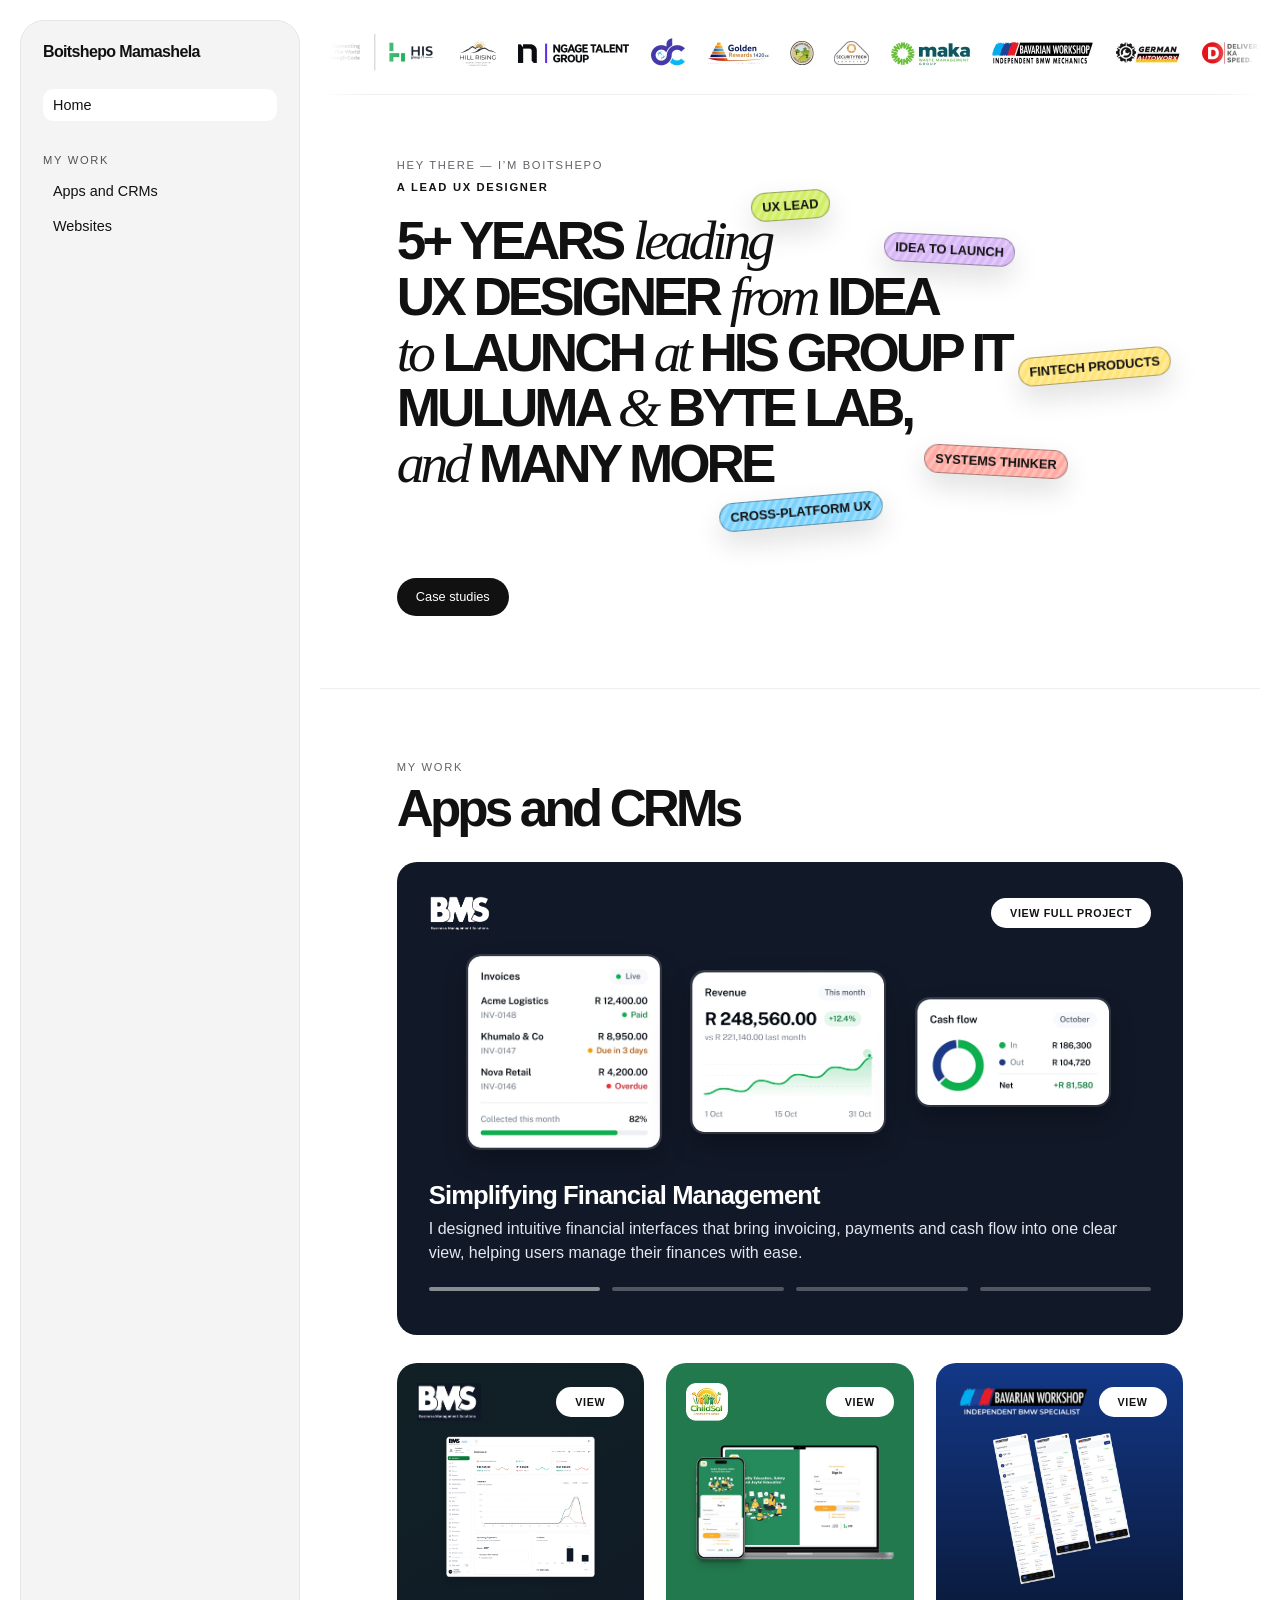
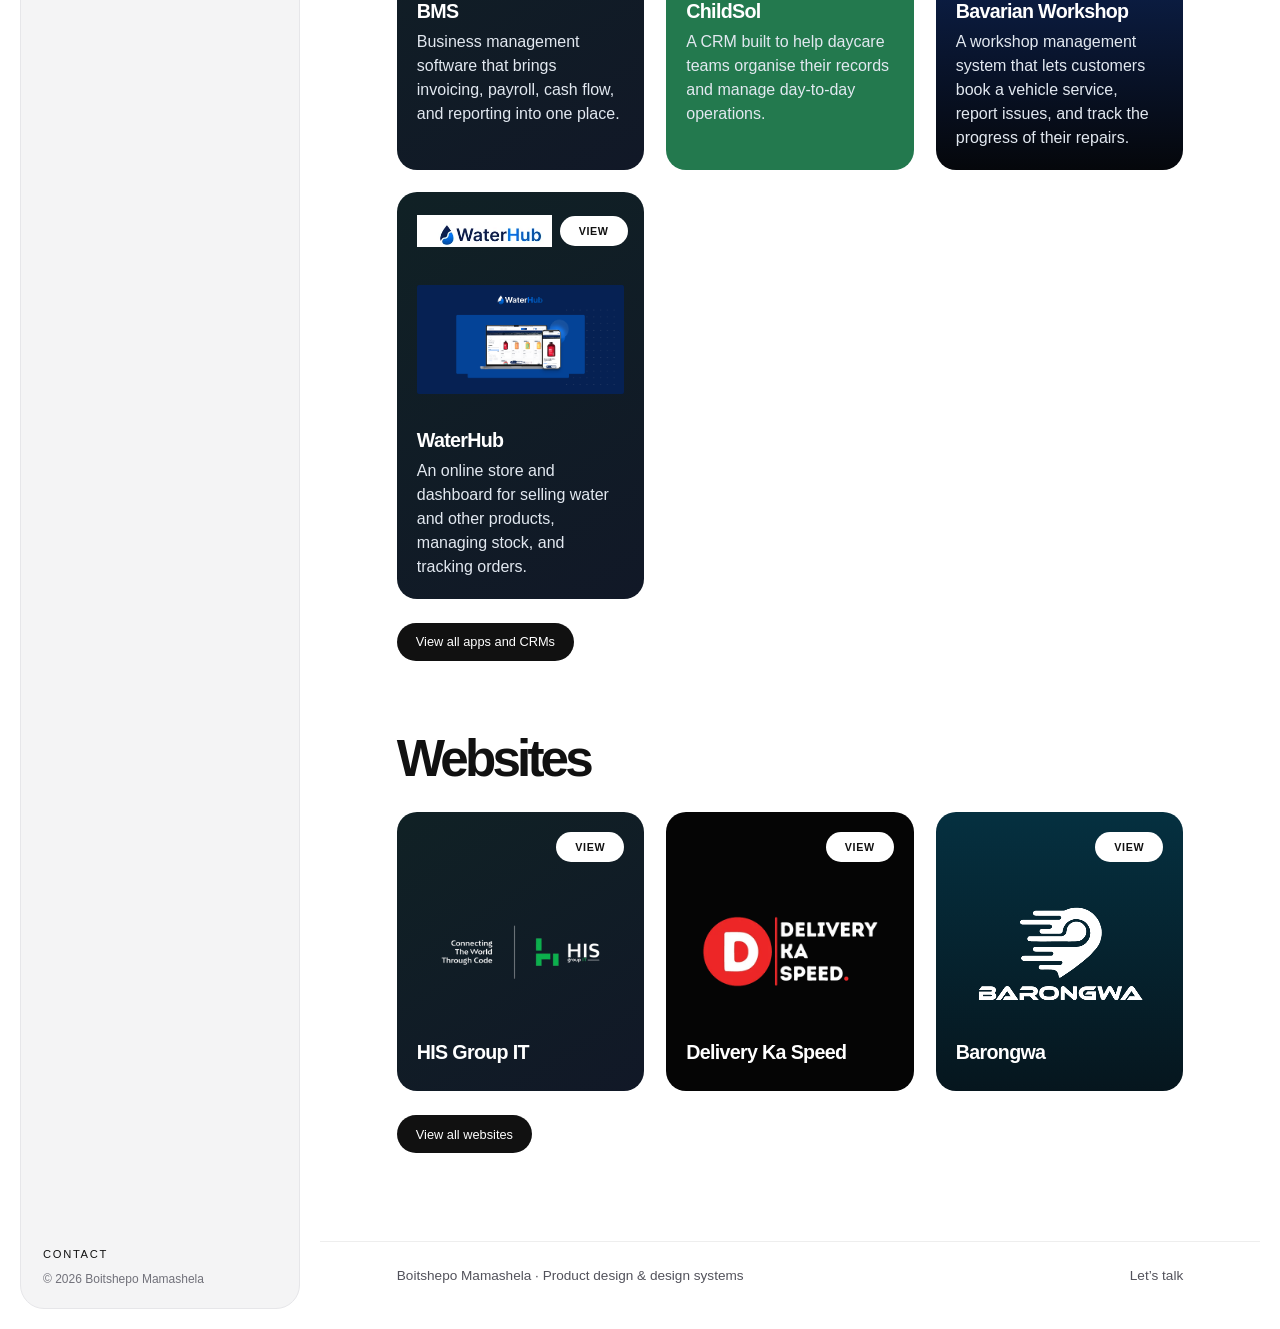
==== index.html @ 3f0c1570 "Add WaterHub case study and Apps and CRMs page" ====
<!doctype html>
<html lang="en"><head><meta charset="utf-8"><meta name="viewport" content="width=device-width, initial-scale=1"><title>Boitshepo Mamashela — Lead UX Designer</title><meta name="description" content="Selected product design and design systems work by Boitshepo Mamashela."><link rel="stylesheet" href="style.css"><script src="site.js" defer></script></head>
<body id="top"><aside class="sidebar"><a class="name" href="./">Boitshepo Mamashela</a><nav aria-label="Portfolio"><a class="current" aria-current="page" href="./">Home</a><small>My work</small><a href="apps-and-crms.html">Apps and CRMs</a><a href="websites.html">Websites</a></nav><div class="side-footer"><a href="https://boitshepomamashela.framer.website/">Contact</a><span>© 2026 Boitshepo Mamashela</span></div></aside>
<main><div class="brands" aria-label="Selected brands"><div class="brand-track"><img src="assets/brand-strip.webp" alt="Client and partner logos"><img src="assets/brand-strip.webp" alt=""></div></div>
<section class="hero inner"><p class="eyebrow">Hey there — I’m Boitshepo</p><p class="eyebrow role">A lead UX designer</p>
<div class="hero-art"><h1>5+ years <em>leading</em><br> UX designer <em>from</em> idea<br> <em>to</em> launch <em>at</em> HIS Group IT<br> Muluma <em>&amp;</em> Byte Lab,<br> <em>and</em> many more</h1><ul class="stickers" aria-label="Areas of expertise"><li>UX lead</li><li>Idea to launch</li><li>Fintech products</li><li>Systems thinker</li><li>Cross-platform UX</li></ul></div><a class="pill" href="#apps">Case studies</a></section>
<div class="work inner"><section id="apps"><p class="eyebrow">My work</p><h2>Apps and CRMs</h2>
<div class="feature" aria-label="Featured BMS work"><header><img src="assets/bms-logo.webp" alt="BMS"><a class="pill light" href="bms.html">View full project</a></header><div class="slide"><div class="feature-art" data-slide="1" role="img" aria-label="Invoicing, revenue and cash flow panels"><span></span><span></span><span></span></div><div aria-live="polite"><h3 id="feature-title">Simplifying Financial Management</h3><p id="feature-description">I designed intuitive financial interfaces that bring invoicing, payments and cash flow into one clear view, helping users manage their finances with ease.</p></div></div>
<div class="slide-navigation"><div class="slide-controls" aria-label="Featured project slides"><button type="button" aria-label="Financial management" aria-pressed="true"></button><button type="button" aria-label="Payroll and SARS" aria-pressed="false"></button><button type="button" aria-label="Reports and analytics" aria-pressed="false"></button><button type="button" aria-label="AI bill capture" aria-pressed="false"></button></div></div></div>
<div class="grid"><article class="card navy"><header><img src="assets/bms-logo.webp" alt="BMS"><a class="pill light" href="https://bms-qa.vercel.app/" aria-label="View BMS">View</a></header><img class="card-art" src="assets/dashboard-light.webp" alt="BMS business dashboard" loading="lazy"><h3>BMS</h3><p>Business management software that brings invoicing, payroll, cash flow, and reporting into one place.</p></article>
<article class="card green"><header><img src="assets/childsol-logo.webp" alt="ChildSol"><a class="pill light" href="https://crm.childsol.co.za/" aria-label="View ChildSol">View</a></header><img class="card-art" src="assets/childsol.webp" alt="ChildSol desktop and mobile mockups" loading="lazy"><h3>ChildSol</h3><p>A CRM built to help daycare teams organise their records and manage day-to-day operations.</p></article>
<article class="card blue"><header><img src="assets/bavarian-logo.webp" alt="Bavarian Workshop"><a class="pill light" href="bavarian-workshop.html" aria-label="View Bavarian Workshop case study">View</a></header><img class="card-art" src="assets/bavarian.webp" alt="Bavarian Workshop mobile screens" loading="lazy"><h3>Bavarian Workshop</h3><p>A workshop management system that lets customers book a vehicle service, report issues, and track the progress of their repairs.</p></article><article class="card navy"><header><img src="assets/website-waterhub.webp" alt=""><a class="pill light" href="waterhub.html" aria-label="View WaterHub case study">View</a></header><img class="card-art" src="assets/waterhub/thumbnail.png" width="2196" height="1156" alt="WaterHub storefront shown on desktop and mobile" loading="lazy"><h3>WaterHub</h3><p>An online store and dashboard for selling water and other products, managing stock, and tracking orders.</p></article></div><a class="pill browse-websites" href="apps-and-crms.html">View all apps and CRMs</a></section>
<section id="websites"><h2>Websites</h2><div class="grid websites">
<article class="card navy"><header><a class="pill light" href="https://www.hisgroup-it.co.za/" aria-label="View HIS Group IT">View</a></header><img class="card-art" src="assets/his.webp" alt="HIS Group IT" loading="lazy"><h3>HIS Group IT</h3></article>
<article class="card black"><header><a class="pill light" href="https://www.deliverykaspeed.com/" aria-label="View Delivery Ka Speed">View</a></header><img class="card-art" src="assets/dks.webp" alt="Delivery Ka Speed" loading="lazy"><h3>Delivery Ka Speed</h3></article>
<article class="card teal"><header><a class="pill light" href="https://www.barongwa.co.za/" aria-label="View Barongwa">View</a></header><img class="card-art logo-cutout" src="assets/barongwa.webp" alt="Barongwa" loading="lazy"><h3>Barongwa</h3></article>
</div><a class="pill browse-websites" href="websites.html">View all websites</a></section></div>
<footer class="footer inner"><span>Boitshepo Mamashela · Product design &amp; design systems</span><a href="https://boitshepomamashela.framer.website/">Let’s talk</a></footer></main>

</body></html>
---- style.css ----
:root{font-family:Inter,Arial,sans-serif;color:#111;background:#fff;scroll-behavior:smooth}
*{box-sizing:border-box}
body{margin:0;padding:20px;display:grid;grid-template-columns:280px minmax(0,1fr);gap:20px}
a{color:inherit;text-decoration:none}
a:hover{text-decoration:underline}
button{font:inherit;cursor:pointer}
img{max-width:100%;display:block}
.sidebar{background:#f4f4f5;border:1px solid #e6e6e9;border-radius:24px;padding:22px;display:flex;flex-direction:column;gap:28px}
.name{font-weight:700;letter-spacing:-.04em}
nav{display:grid;gap:3px}
nav a{font-size:.9rem;padding:8px 10px;border-radius:10px}
.current,nav a:hover{background:white}
nav small,.eyebrow,.side-footer a{text-transform:uppercase;letter-spacing:.15em;font-size:.7rem}
nav small{color:#52525b;margin:30px 0 6px}
.side-footer{margin-top:auto;display:grid;gap:12px}
.side-footer span{color:#71717a;font-size:.75rem}
.inner{padding-inline:clamp(24px,6vw,86px)}
.brands{overflow:hidden;border-bottom:1px solid #eee;mask-image:linear-gradient(90deg,transparent,#000 5%,#000 95%,transparent);padding:8px 0 13px}
.brand-track{display:flex;width:max-content;animation:marquee 36s linear infinite}
.brand-track img{width:1100px;height:53px;object-fit:contain}
.brands:hover .brand-track,.brands:focus-within .brand-track{animation-play-state:paused}
@keyframes marquee{to{transform:translateX(-50%)}}
.hero{padding-block:64px 72px;border-bottom:1px solid #eee}
.eyebrow{color:#626269;margin:0 0 10px}
.role{color:#111;font-weight:700}
.hero-art{position:relative;margin:20px 0 86px;animation:enter .65s both}
.hero h1{font-size:clamp(33px,4.15vw,65px);line-height:1;letter-spacing:-.075em;text-transform:uppercase;margin:0;font-weight:900}
.hero em{font-family:Georgia,serif;font-size:1.05em;text-transform:none;font-weight:500;letter-spacing:-.075em}
.stickers{padding:0;margin:0;list-style:none}
.stickers li{position:absolute;left:var(--x);top:var(--y);transform:rotate(var(--tilt));white-space:nowrap;border-radius:999px;padding:.45em .8em;border:1px solid #1115;background:repeating-linear-gradient(120deg,#ffffff42 0 3px,transparent 3px 7px),var(--color);box-shadow:0 12px 28px #0002;font-size:clamp(.58rem,1vw,1rem);font-weight:800;text-transform:uppercase}
.stickers li:nth-child(1){--x:45%;--y:-8%;--tilt:-4deg;--color:#d1ee65}
.stickers li:nth-child(2){--x:62%;--y:8%;--tilt:3deg;--color:#d8b7f7}
.stickers li:nth-child(3){--x:79%;--y:50%;--tilt:-5deg;--color:#ffe478}
.stickers li:nth-child(4){--x:67%;--y:84%;--tilt:3deg;--color:#ffaaa2}
.stickers li:nth-child(5){--x:41%;--y:102%;--tilt:-5deg;--color:#7bd2fc}
@keyframes enter{from{opacity:0;translate:0 14px}to{opacity:1;translate:0 0}}
.pill{display:inline-flex;align-items:center;justify-content:center;min-height:38px;padding:8px 18px;border:1px solid transparent;border-radius:999px;background:#111;color:white;font-size:.8rem;white-space:nowrap}
.pill:hover{background:#333;text-decoration:none}
.pill.light{background:#fff;color:#111;text-transform:uppercase;letter-spacing:.06em;font-weight:700;font-size:.67rem;min-height:30px}
.pill.light:hover{background:#e8e8eb}
.work{padding-block:72px 88px}
.work section+section{margin-top:72px}
.work h2{font-size:clamp(2.2rem,4vw,3.7rem);line-height:1;letter-spacing:-.075em;margin:0 0 28px}
.feature,.card{background:#111827;color:#fff;border-radius:20px;overflow:hidden}
.feature{padding:clamp(18px,3vw,32px);background:#111827;isolation:isolate}
.feature header,.card header{display:flex;align-items:center;justify-content:space-between;gap:8px}
.feature header img{width:65px;filter:grayscale(1) contrast(1.5);mix-blend-mode:screen}
.feature-art{position:relative;width:100%;aspect-ratio:3.25;margin:8px auto 18px}
.feature-art span{position:absolute;display:block;background-image:var(--slide-image);background-repeat:no-repeat;width:var(--width);height:var(--height);left:var(--left);top:var(--top);background-size:var(--size);background-position:var(--position);border-radius:clamp(4px,1vw,20px);box-shadow:0 0 0 2px #ffffff24,0 12px 24px #0004}
.slide.animate .feature-art span{animation:panel-in .55s cubic-bezier(.2,.7,.2,1) both}
.slide.animate .feature-art span:nth-child(2){animation-delay:80ms}
.slide.animate .feature-art span:nth-child(3){animation-delay:160ms}
.slide.animate > div:last-child{animation:enter .45s .12s both}
@keyframes panel-in{from{opacity:0;transform:translateY(14px) scale(.97)}to{opacity:1;transform:none}}
h3{font-size:1.23rem;letter-spacing:-.035em;margin:0 0 7px}
.feature h3{font-size:clamp(1.2rem,2vw,1.65rem)}
.feature p,.card p{font-size:1rem;color:#e2e8f0;line-height:1.5;margin:0}
.slide-navigation{display:flex;align-items:center;gap:12px;margin-top:10px}
.slide-controls{display:flex;flex:1;gap:12px}
.slide-controls button{flex:1;position:relative;border:0;background:none;padding:12px 0}
.slide-controls button::before,.slide-controls button::after{content:"";display:block;height:4px;border-radius:5px}
.slide-controls button::before{background:#ffffff45}
.slide-controls button::after{position:absolute;inset:12px 0 auto;background:white;transform:scaleX(var(--fill,0));transform-origin:left}
.slide-controls button[aria-pressed=true]::before{background:#ffffff80}
.grid{display:grid;grid-template-columns:repeat(3,minmax(0,1fr));gap:22px;margin-top:28px}
.card{padding:20px;transition:transform .24s ease,box-shadow .24s ease}
.card:hover,.card:focus-within{transform:translateY(-4px);box-shadow:0 14px 32px #0002}
.card header img{width:auto;max-width:min(65%,145px);height:38px;object-fit:contain}
.card-art{width:100%;height:155px;object-fit:contain;margin:12px auto}
.navy{background:linear-gradient(148deg,#102125,#111827)}
.green{background:#23794e}
.blue{background:linear-gradient(#133888,#05070b)}
.teal{background:linear-gradient(#053040,#06161e);isolation:isolate}
.logo-cutout{filter:grayscale(1) contrast(1.6);mix-blend-mode:screen}
.black{background:#050505}
.websites header{justify-content:flex-end}
.websites .card-art{padding:16px}
.websites .card{min-height:270px}
.browse-websites{margin-top:24px}
.websites-page{display:flex;flex-direction:column;min-height:calc(100vh - 40px);padding-top:clamp(40px,7vw,100px)}
.websites-heading h1{margin:0;font-size:clamp(3rem,7vw,6rem);line-height:1;letter-spacing:-.075em}
.websites-heading p{margin:18px 0 0;color:#52525b;line-height:1.6}
.websites-page .grid{margin-block:36px 72px}
.websites-page .card{display:flex;flex-direction:column}
.websites-page .card-art{height:clamp(120px,16vw,220px);margin-block:20px}
.websites-page .card h3{margin-top:auto}
.website-brand{display:grid;place-items:center;height:clamp(120px,16vw,220px);margin-block:20px;padding:18px;text-align:center}
.website-brand img{display:block;width:100%;height:100%;max-height:95px;object-fit:contain}
.website-brand .website-logo-large{transform:scale(1.45)}
.website-brand .website-logo-pluto{transform:scale(2.6)}
.website-brand span{font-size:clamp(1.5rem,3vw,2.35rem);font-weight:700;letter-spacing:-.04em}
.website-brand-light{background:#f7f7f7;border-radius:12px}
.websites-page .brand-card{background:var(--brand-background);box-shadow:inset 0 0 0 1px #131e2c14}
.websites-page .brand-card-light{color:#172230}
.brand-card-light .pill.light{border-color:#17223026}
.websites-page .footer{margin-top:auto}
.footer{display:flex;justify-content:space-between;gap:12px;padding-block:26px;border-top:1px solid #eee;color:#52525b;font-size:.85rem}
.case-banner{isolation:isolate;min-height:clamp(300px,40vw,578px);display:grid;place-content:center;justify-items:center;gap:28px;padding:36px 20px;background:radial-gradient(circle at 68% 46%,#073323,transparent 23%),#050505;color:white;border-radius:10px}
.case-logo{width:110px;filter:grayscale(1) contrast(1.5);mix-blend-mode:screen}
.device{width:min(520px,70vw)}
.powered{display:flex;align-items:center;gap:20px;font-size:.8rem}
.powered img{width:180px}
.case-inner{margin-inline:auto;width:calc(100% - clamp(36px,8vw,115px));max-width:1120px}
.case-intro,.case-section{margin-block:clamp(60px,9vw,150px)}
.case h1,.case h2{letter-spacing:-.06em;line-height:1.05;margin:0 0 24px}
.case h1{font-size:clamp(2.1rem,4vw,3.1rem);margin-bottom:42px}
.case h2{font-size:clamp(1.7rem,3vw,2.35rem)}
.case p:not(.eyebrow){color:#45454c;max-width:75ch;line-height:1.65}
.case-heading{display:flex;align-items:flex-start;justify-content:space-between;gap:10px}
.stats,.impact{display:grid;grid-template-columns:repeat(3,minmax(0,1fr));margin:36px 0 0}
.stats{background:#fafafa;border:1px solid #eee;border-radius:16px}
.stats div,.impact div{padding:20px}
.stats div+div{border-left:1px solid #eee}
dt{font-size:.75rem;color:#64646d}
dd{margin:8px 0 0}
.impact dd{font-size:clamp(1.2rem,3vw,2.6rem);font-weight:700;letter-spacing:-.05em}
.screen{position:relative;aspect-ratio:var(--screen-ratio);width:100%;overflow:hidden;border-radius:14px;margin-top:20px;box-shadow:0 18px 44px #0002;background:#111}
.screen img{position:absolute;inset:0;width:100%;height:100%;object-fit:fill}
.screen-light{opacity:0;transition:opacity .35s ease;background:white}
.screens-light .screen-light{opacity:1}
/* Align the dashboard artwork to the frame by clipping the padding baked into its export. */
.screen .dashboard-light{inset:-2.8% auto auto -5.07%;width:110.19%;height:110.83%;max-width:none}
.mode{display:inline-flex;align-items:center;gap:8px;background:white;border:1px solid #dedee2;border-radius:8px;padding:8px;color:#38383e;font-size:.8rem;white-space:nowrap}
.mode span{width:38px;height:20px;border-radius:20px;background:#c9ccd4;padding:3px}
.mode span::before{content:"";display:block;width:14px;height:14px;background:white;border-radius:50%;transition:transform .2s}
.mode[aria-checked=true] span{background:#23794e}
.mode[aria-checked=true] span::before{transform:translateX(18px)}
.feature-art[data-slide="1"]{--slide-image:url("assets/feature-1.webp")}
.feature-art[data-slide="1"] span:nth-child(1){--left:5.3846%;--top:7.0833%;--width:26.6026%;--height:86.2500%;--size:375.9036% 115.9420%;--position:7.3362% 51.5152%}
.feature-art[data-slide="1"] span:nth-child(2){--left:36.4744%;--top:13.9583%;--width:26.6026%;--height:72.2917%;--size:375.9036% 138.3285%;--position:49.6943% 50.3759%}
.feature-art[data-slide="1"] span:nth-child(3){--left:67.5641%;--top:26.0417%;--width:26.6026%;--height:48.1250%;--size:375.9036% 207.7922%;--position:92.0524% 50.2008%}
.feature-art[data-slide="2"]{--slide-image:url("assets/feature-2.webp")}
.feature-art[data-slide="2"] span:nth-child(1){--left:5.5769%;--top:15.8333%;--width:26.6026%;--height:73.3333%;--size:375.9036% 136.3636%;--position:7.5983% 59.3750%}
.feature-art[data-slide="2"] span:nth-child(2){--left:36.5385%;--top:7.0833%;--width:26.6026%;--height:90.8333%;--size:375.9036% 110.0917%;--position:49.7817% 77.2727%}
.feature-art[data-slide="2"] span:nth-child(3){--left:67.5000%;--top:26.6667%;--width:26.6026%;--height:51.6667%;--size:375.9036% 193.5484%;--position:91.9651% 55.1724%}
.feature-art[data-slide="3"]{--slide-image:url("assets/feature-3.webp")}
.feature-art[data-slide="3"] span:nth-child(1){--left:5.5128%;--top:23.5417%;--width:26.6026%;--height:55.8333%;--size:375.9036% 179.1045%;--position:7.5109% 53.3019%}
.feature-art[data-slide="3"] span:nth-child(2){--left:36.4744%;--top:7.0833%;--width:26.6026%;--height:88.7500%;--size:375.9036% 112.6761%;--position:49.6943% 62.9630%}
.feature-art[data-slide="3"] span:nth-child(3){--left:67.4359%;--top:26.0417%;--width:26.6026%;--height:50.8333%;--size:375.9036% 196.7213%;--position:91.8777% 52.9661%}
.feature-art[data-slide="4"]{--slide-image:url("assets/feature-4.webp")}
.feature-art[data-slide="4"] span:nth-child(1){--left:5.5128%;--top:20.0000%;--width:26.6026%;--height:69.5833%;--size:375.9036% 143.7126%;--position:7.5109% 65.7534%}
.feature-art[data-slide="4"] span:nth-child(2){--left:36.4744%;--top:21.2500%;--width:26.6026%;--height:67.2917%;--size:375.9036% 148.6068%;--position:49.6943% 64.9682%}
.feature-art[data-slide="4"] span:nth-child(3){--left:67.4359%;--top:24.3750%;--width:26.6026%;--height:60.8333%;--size:375.9036% 164.3836%;--position:91.8777% 62.2340%}
@media(max-width:1100px){body{grid-template-columns:210px minmax(0,1fr)}.inner{padding-inline:clamp(20px,4vw,50px)}.grid{gap:14px}.card{padding:14px}}
@media(max-width:760px){body{display:block;padding:12px}.sidebar{margin-bottom:16px;padding:14px 18px;gap:8px;border-radius:16px}nav{display:flex;flex-wrap:wrap;gap:3px}nav small,.side-footer span{display:none}.side-footer{position:absolute;top:28px;right:30px}.hero{padding-block:44px}.hero h1{font-size:clamp(26px,6.6vw,49px)}.hero-art{margin-bottom:35px}.stickers{display:flex;gap:8px;flex-wrap:wrap;margin-top:20px}.stickers li{position:static;transform:rotate(var(--tilt));font-size:.62rem}.grid{grid-template-columns:repeat(2,minmax(0,1fr))}.case-inner{width:calc(100% - 24px)}}
@media(max-width:460px){.grid{grid-template-columns:1fr}.card-art{height:175px}.stats div,.impact div{padding:10px}.case-heading{flex-wrap:wrap}.footer{flex-wrap:wrap}.feature header{flex-wrap:wrap}}
@media(prefers-reduced-motion:reduce){*,*::before,*::after{scroll-behavior:auto!important;animation:none!important;transition:none!important}}

.workshop-banner{overflow:hidden;border-radius:10px;background:#000}
.workshop-banner img{width:100%;height:auto}
.case-intro .prototype-note{font-size:.9rem;margin-top:24px}
.case-figure{margin:24px 0 0}
.case-figure a{display:block;border-radius:14px}
.case-figure a:focus-visible{outline:3px solid #244f9e;outline-offset:5px}
.case-figure img{width:100%;height:auto;border-radius:14px;border:1px solid #e2e6ed;box-shadow:0 16px 38px #18274418}
.case-figure figcaption{margin-top:12px;color:#52525b;font-size:.85rem}
.case-figure .workshop-screen{position:relative;aspect-ratio:var(--frame-ratio);overflow:hidden;border:1px solid #e2e6ed;box-shadow:0 16px 38px #18274418}
.workshop-screen img{position:absolute;top:var(--image-top);left:0;width:var(--image-width);max-width:none;border:0;border-radius:0;box-shadow:none}
.workshop-mobile img{border:0;box-shadow:none;animation:workshop-float 4s ease-in-out both}
@keyframes workshop-float{0%,100%{transform:translateY(0)}50%{transform:translateY(-9px)}}
@supports (animation-timeline:view()){
  .workshop-mobile img{animation-timeline:view();animation-range:entry 0% exit 100%}
}
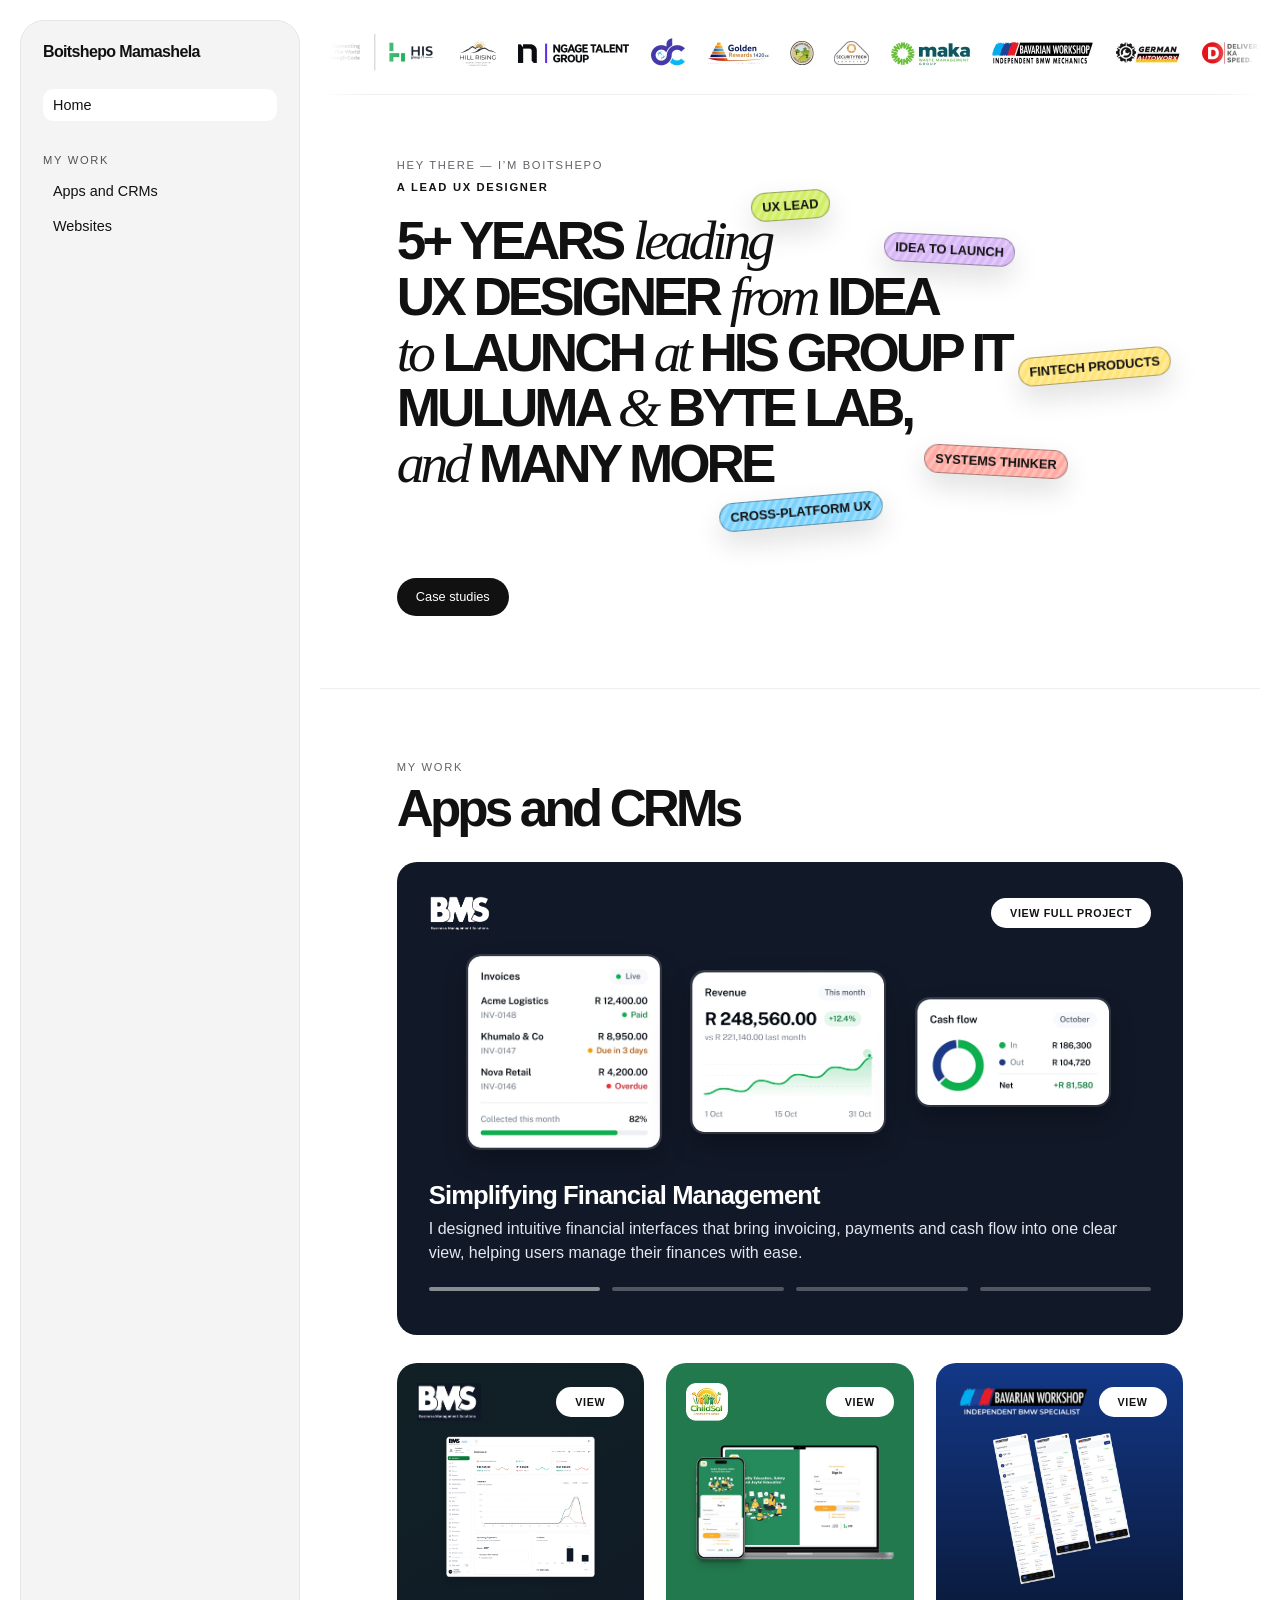
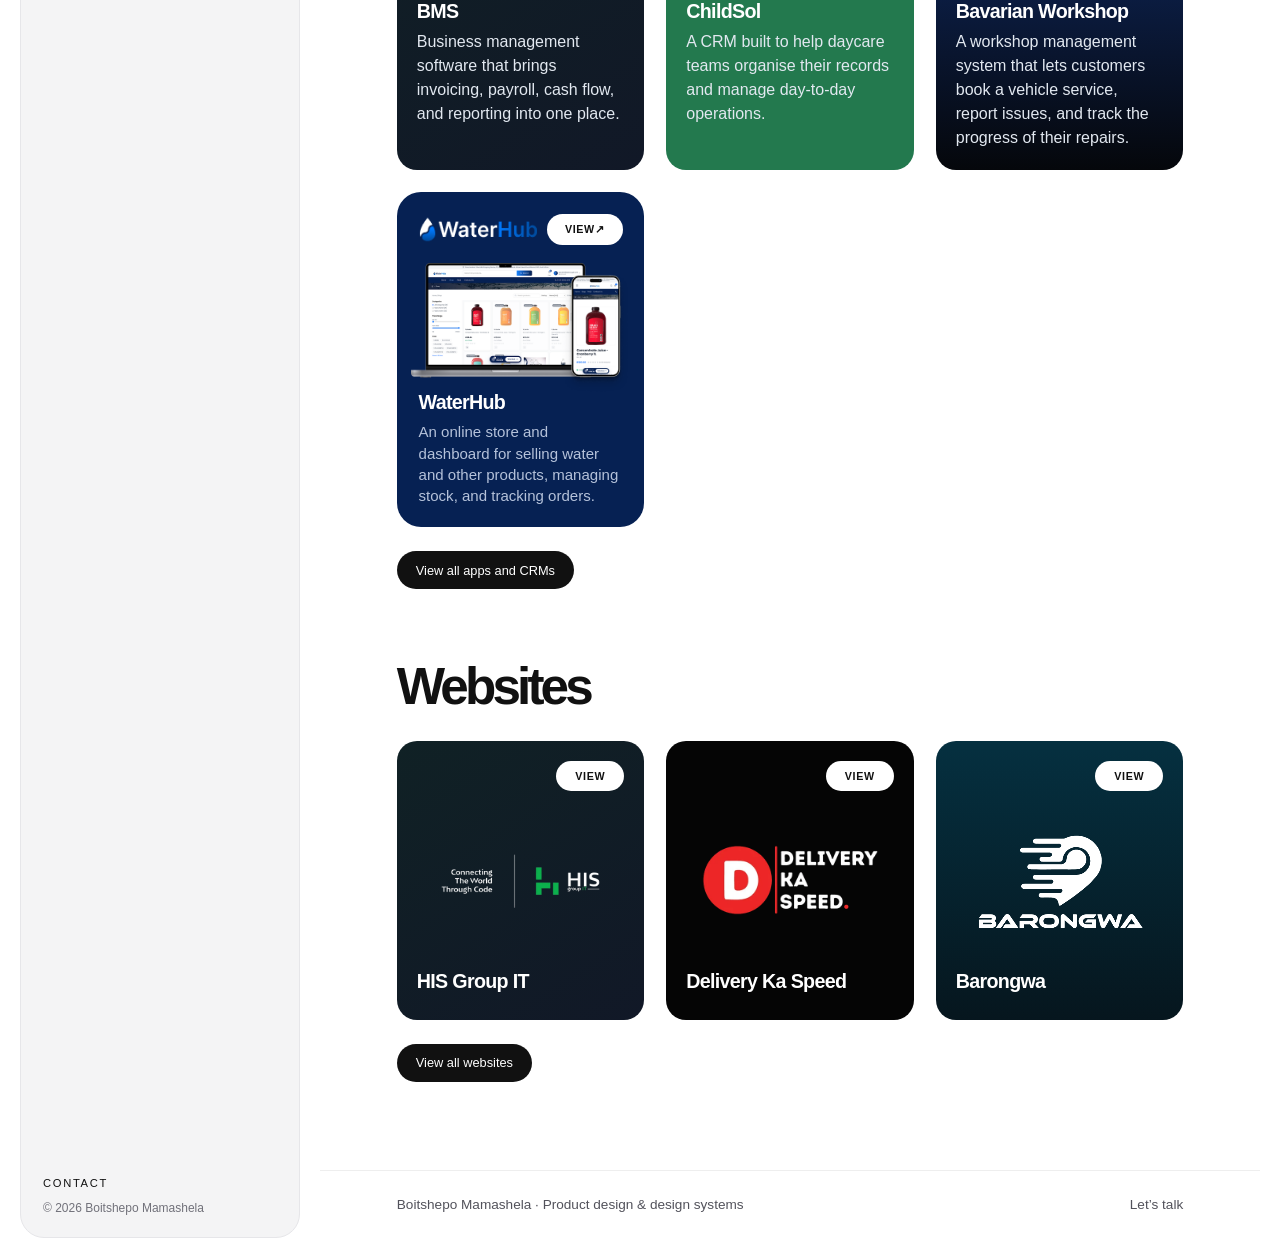
==== commit 2b6a1e6c: "Match WaterHub project cards to supplied design" ====
--- a/index.html
+++ b/index.html
@@ -9,7 +9,15 @@
 <div class="slide-navigation"><div class="slide-controls" aria-label="Featured project slides"><button type="button" aria-label="Financial management" aria-pressed="true"></button><button type="button" aria-label="Payroll and SARS" aria-pressed="false"></button><button type="button" aria-label="Reports and analytics" aria-pressed="false"></button><button type="button" aria-label="AI bill capture" aria-pressed="false"></button></div></div></div>
 <div class="grid"><article class="card navy"><header><img src="assets/bms-logo.webp" alt="BMS"><a class="pill light" href="https://bms-qa.vercel.app/" aria-label="View BMS">View</a></header><img class="card-art" src="assets/dashboard-light.webp" alt="BMS business dashboard" loading="lazy"><h3>BMS</h3><p>Business management software that brings invoicing, payroll, cash flow, and reporting into one place.</p></article>
 <article class="card green"><header><img src="assets/childsol-logo.webp" alt="ChildSol"><a class="pill light" href="https://crm.childsol.co.za/" aria-label="View ChildSol">View</a></header><img class="card-art" src="assets/childsol.webp" alt="ChildSol desktop and mobile mockups" loading="lazy"><h3>ChildSol</h3><p>A CRM built to help daycare teams organise their records and manage day-to-day operations.</p></article>
-<article class="card blue"><header><img src="assets/bavarian-logo.webp" alt="Bavarian Workshop"><a class="pill light" href="bavarian-workshop.html" aria-label="View Bavarian Workshop case study">View</a></header><img class="card-art" src="assets/bavarian.webp" alt="Bavarian Workshop mobile screens" loading="lazy"><h3>Bavarian Workshop</h3><p>A workshop management system that lets customers book a vehicle service, report issues, and track the progress of their repairs.</p></article><article class="card navy"><header><img src="assets/website-waterhub.webp" alt=""><a class="pill light" href="waterhub.html" aria-label="View WaterHub case study">View</a></header><img class="card-art" src="assets/waterhub/thumbnail.png" width="2196" height="1156" alt="WaterHub storefront shown on desktop and mobile" loading="lazy"><h3>WaterHub</h3><p>An online store and dashboard for selling water and other products, managing stock, and tracking orders.</p></article></div><a class="pill browse-websites" href="apps-and-crms.html">View all apps and CRMs</a></section>
+<article class="card blue"><header><img src="assets/bavarian-logo.webp" alt="Bavarian Workshop"><a class="pill light" href="bavarian-workshop.html" aria-label="View Bavarian Workshop case study">View</a></header><img class="card-art" src="assets/bavarian.webp" alt="Bavarian Workshop mobile screens" loading="lazy"><h3>Bavarian Workshop</h3><p>A workshop management system that lets customers book a vehicle service, report issues, and track the progress of their repairs.</p></article><article class="card waterhub-card">
+  <header>
+    <span class="waterhub-wordmark" aria-hidden="true"></span>
+    <a class="pill light" href="waterhub.html" aria-label="View WaterHub case study">View<span aria-hidden="true">↗</span></a>
+  </header>
+  <img class="waterhub-card-art" src="assets/waterhub/card-mockup.png" width="554" height="332" alt="WaterHub storefront on a laptop and phone" loading="lazy">
+  <h3>WaterHub</h3>
+  <p>An online store and dashboard for selling water and other products, managing stock, and tracking orders.</p>
+</article></div><a class="pill browse-websites" href="apps-and-crms.html">View all apps and CRMs</a></section>
 <section id="websites"><h2>Websites</h2><div class="grid websites">
 <article class="card navy"><header><a class="pill light" href="https://www.hisgroup-it.co.za/" aria-label="View HIS Group IT">View</a></header><img class="card-art" src="assets/his.webp" alt="HIS Group IT" loading="lazy"><h3>HIS Group IT</h3></article>
 <article class="card black"><header><a class="pill light" href="https://www.deliverykaspeed.com/" aria-label="View Delivery Ka Speed">View</a></header><img class="card-art" src="assets/dks.webp" alt="Delivery Ka Speed" loading="lazy"><h3>Delivery Ka Speed</h3></article>
--- a/style.css
+++ b/style.css
@@ -155,9 +155,15 @@
 .case-figure img{width:100%;height:auto;border-radius:14px;border:1px solid #e2e6ed;box-shadow:0 16px 38px #18274418}
 .case-figure figcaption{margin-top:12px;color:#52525b;font-size:.85rem}
 .case-figure .workshop-screen{position:relative;aspect-ratio:var(--frame-ratio);overflow:hidden;border:1px solid #e2e6ed;box-shadow:0 16px 38px #18274418}
-.workshop-screen img{position:absolute;top:var(--image-top);left:0;width:var(--image-width);max-width:none;border:0;border-radius:0;box-shadow:none}
+.workshop-screen img{position:absolute;top:var(--image-top);left:var(--image-left,0%);width:var(--image-width);max-width:none;border:0;border-radius:0;box-shadow:none}
 .workshop-mobile img{border:0;box-shadow:none;animation:workshop-float 4s ease-in-out both}
 @keyframes workshop-float{0%,100%{transform:translateY(0)}50%{transform:translateY(-9px)}}
 @supports (animation-timeline:view()){
   .workshop-mobile img{animation-timeline:view();animation-range:entry 0% exit 100%}
 }
+
+.waterhub-card{background:#062153;padding:clamp(14px,1.7vw,22px);border-radius:24px}
+.waterhub-card .waterhub-wordmark{width:min(138px,58%);aspect-ratio:138/32;background:url("assets/waterhub/card-reference.png") 14.1% 7.7% / 213.04% auto no-repeat}
+.waterhub-card .pill{padding-inline:17px}
+.waterhub-card-art{width:calc(100% + 16px);max-width:none;height:auto;margin:18px -8px -3px}
+.waterhub-card p{color:#b5c2da;font-size:.94rem;line-height:1.4}
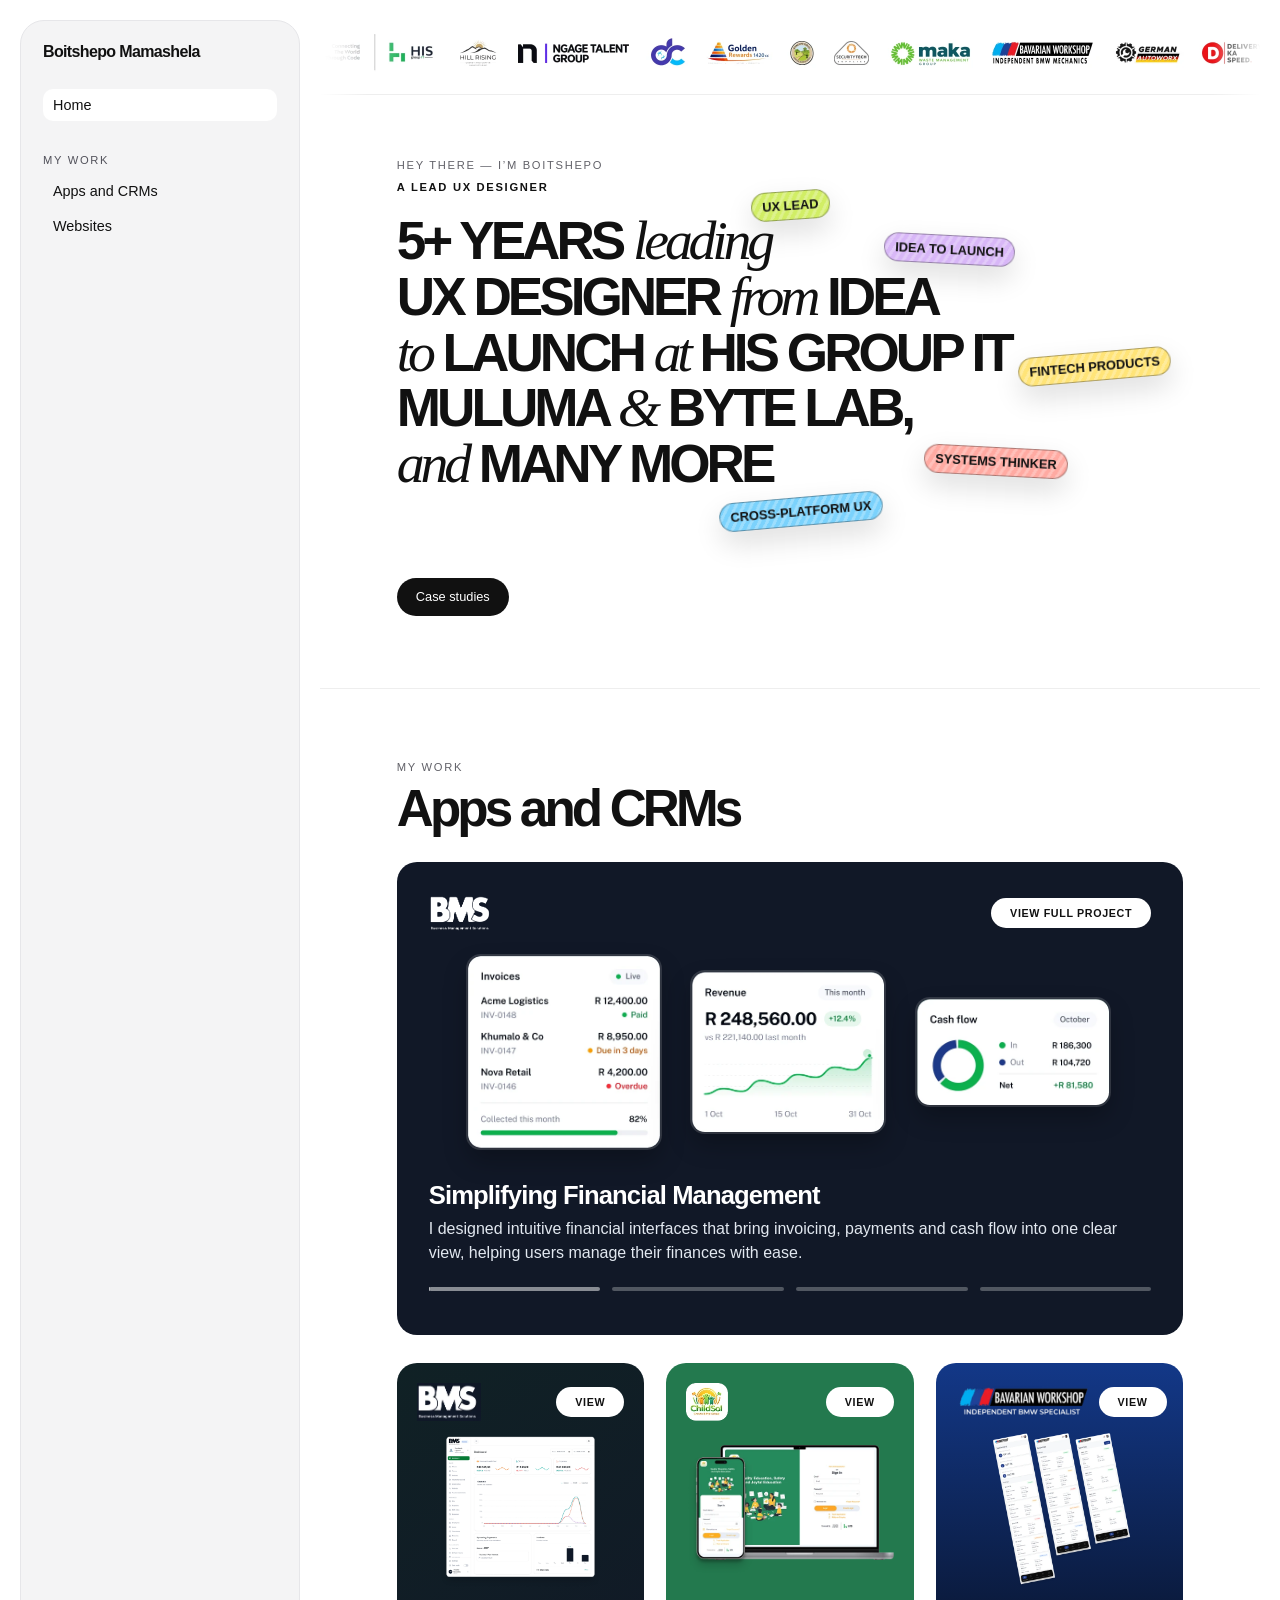
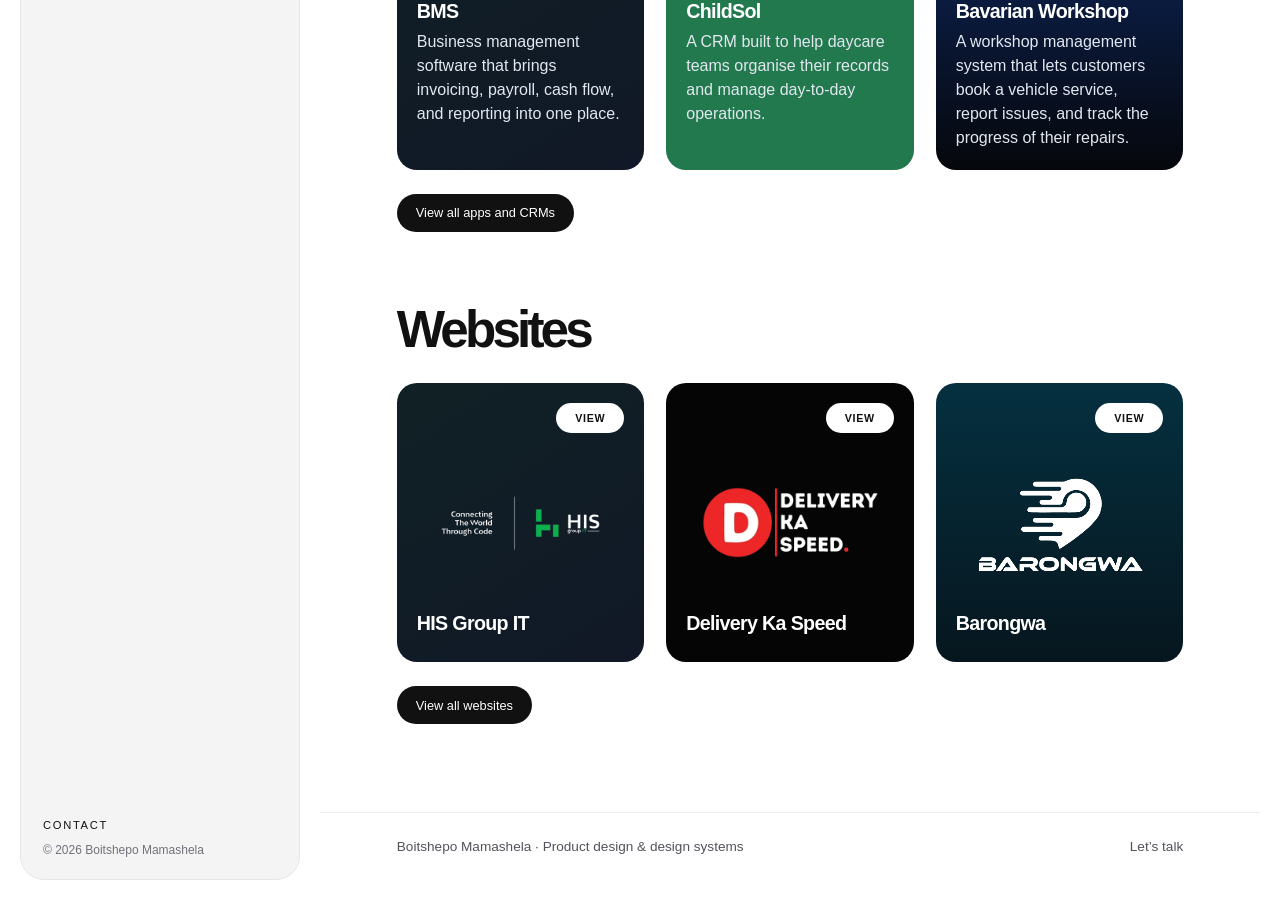
==== commit a6ef23dc: "Keep WaterHub card on Apps and CRMs only" ====
--- a/index.html
+++ b/index.html
@@ -9,15 +9,7 @@
 <div class="slide-navigation"><div class="slide-controls" aria-label="Featured project slides"><button type="button" aria-label="Financial management" aria-pressed="true"></button><button type="button" aria-label="Payroll and SARS" aria-pressed="false"></button><button type="button" aria-label="Reports and analytics" aria-pressed="false"></button><button type="button" aria-label="AI bill capture" aria-pressed="false"></button></div></div></div>
 <div class="grid"><article class="card navy"><header><img src="assets/bms-logo.webp" alt="BMS"><a class="pill light" href="https://bms-qa.vercel.app/" aria-label="View BMS">View</a></header><img class="card-art" src="assets/dashboard-light.webp" alt="BMS business dashboard" loading="lazy"><h3>BMS</h3><p>Business management software that brings invoicing, payroll, cash flow, and reporting into one place.</p></article>
 <article class="card green"><header><img src="assets/childsol-logo.webp" alt="ChildSol"><a class="pill light" href="https://crm.childsol.co.za/" aria-label="View ChildSol">View</a></header><img class="card-art" src="assets/childsol.webp" alt="ChildSol desktop and mobile mockups" loading="lazy"><h3>ChildSol</h3><p>A CRM built to help daycare teams organise their records and manage day-to-day operations.</p></article>
-<article class="card blue"><header><img src="assets/bavarian-logo.webp" alt="Bavarian Workshop"><a class="pill light" href="bavarian-workshop.html" aria-label="View Bavarian Workshop case study">View</a></header><img class="card-art" src="assets/bavarian.webp" alt="Bavarian Workshop mobile screens" loading="lazy"><h3>Bavarian Workshop</h3><p>A workshop management system that lets customers book a vehicle service, report issues, and track the progress of their repairs.</p></article><article class="card waterhub-card">
-  <header>
-    <span class="waterhub-wordmark" aria-hidden="true"></span>
-    <a class="pill light" href="waterhub.html" aria-label="View WaterHub case study">View<span aria-hidden="true">↗</span></a>
-  </header>
-  <img class="waterhub-card-art" src="assets/waterhub/card-mockup.png" width="554" height="332" alt="WaterHub storefront on a laptop and phone" loading="lazy">
-  <h3>WaterHub</h3>
-  <p>An online store and dashboard for selling water and other products, managing stock, and tracking orders.</p>
-</article></div><a class="pill browse-websites" href="apps-and-crms.html">View all apps and CRMs</a></section>
+<article class="card blue"><header><img src="assets/bavarian-logo.webp" alt="Bavarian Workshop"><a class="pill light" href="bavarian-workshop.html" aria-label="View Bavarian Workshop case study">View</a></header><img class="card-art" src="assets/bavarian.webp" alt="Bavarian Workshop mobile screens" loading="lazy"><h3>Bavarian Workshop</h3><p>A workshop management system that lets customers book a vehicle service, report issues, and track the progress of their repairs.</p></article></div><a class="pill browse-websites" href="apps-and-crms.html">View all apps and CRMs</a></section>
 <section id="websites"><h2>Websites</h2><div class="grid websites">
 <article class="card navy"><header><a class="pill light" href="https://www.hisgroup-it.co.za/" aria-label="View HIS Group IT">View</a></header><img class="card-art" src="assets/his.webp" alt="HIS Group IT" loading="lazy"><h3>HIS Group IT</h3></article>
 <article class="card black"><header><a class="pill light" href="https://www.deliverykaspeed.com/" aria-label="View Delivery Ka Speed">View</a></header><img class="card-art" src="assets/dks.webp" alt="Delivery Ka Speed" loading="lazy"><h3>Delivery Ka Speed</h3></article>
--- a/style.css
+++ b/style.css
@@ -165,5 +165,5 @@
 .waterhub-card{background:#062153;padding:clamp(14px,1.7vw,22px);border-radius:24px}
 .waterhub-card .waterhub-wordmark{width:min(138px,58%);aspect-ratio:138/32;background:url("assets/waterhub/card-reference.png") 14.1% 7.7% / 213.04% auto no-repeat}
 .waterhub-card .pill{padding-inline:17px}
-.waterhub-card-art{width:calc(100% + 16px);max-width:none;height:auto;margin:18px -8px -3px}
+.waterhub-card-art{width:calc(80% + 12.8px);max-width:none;height:auto;margin:18px auto -3px}
 .waterhub-card p{color:#b5c2da;font-size:.94rem;line-height:1.4}
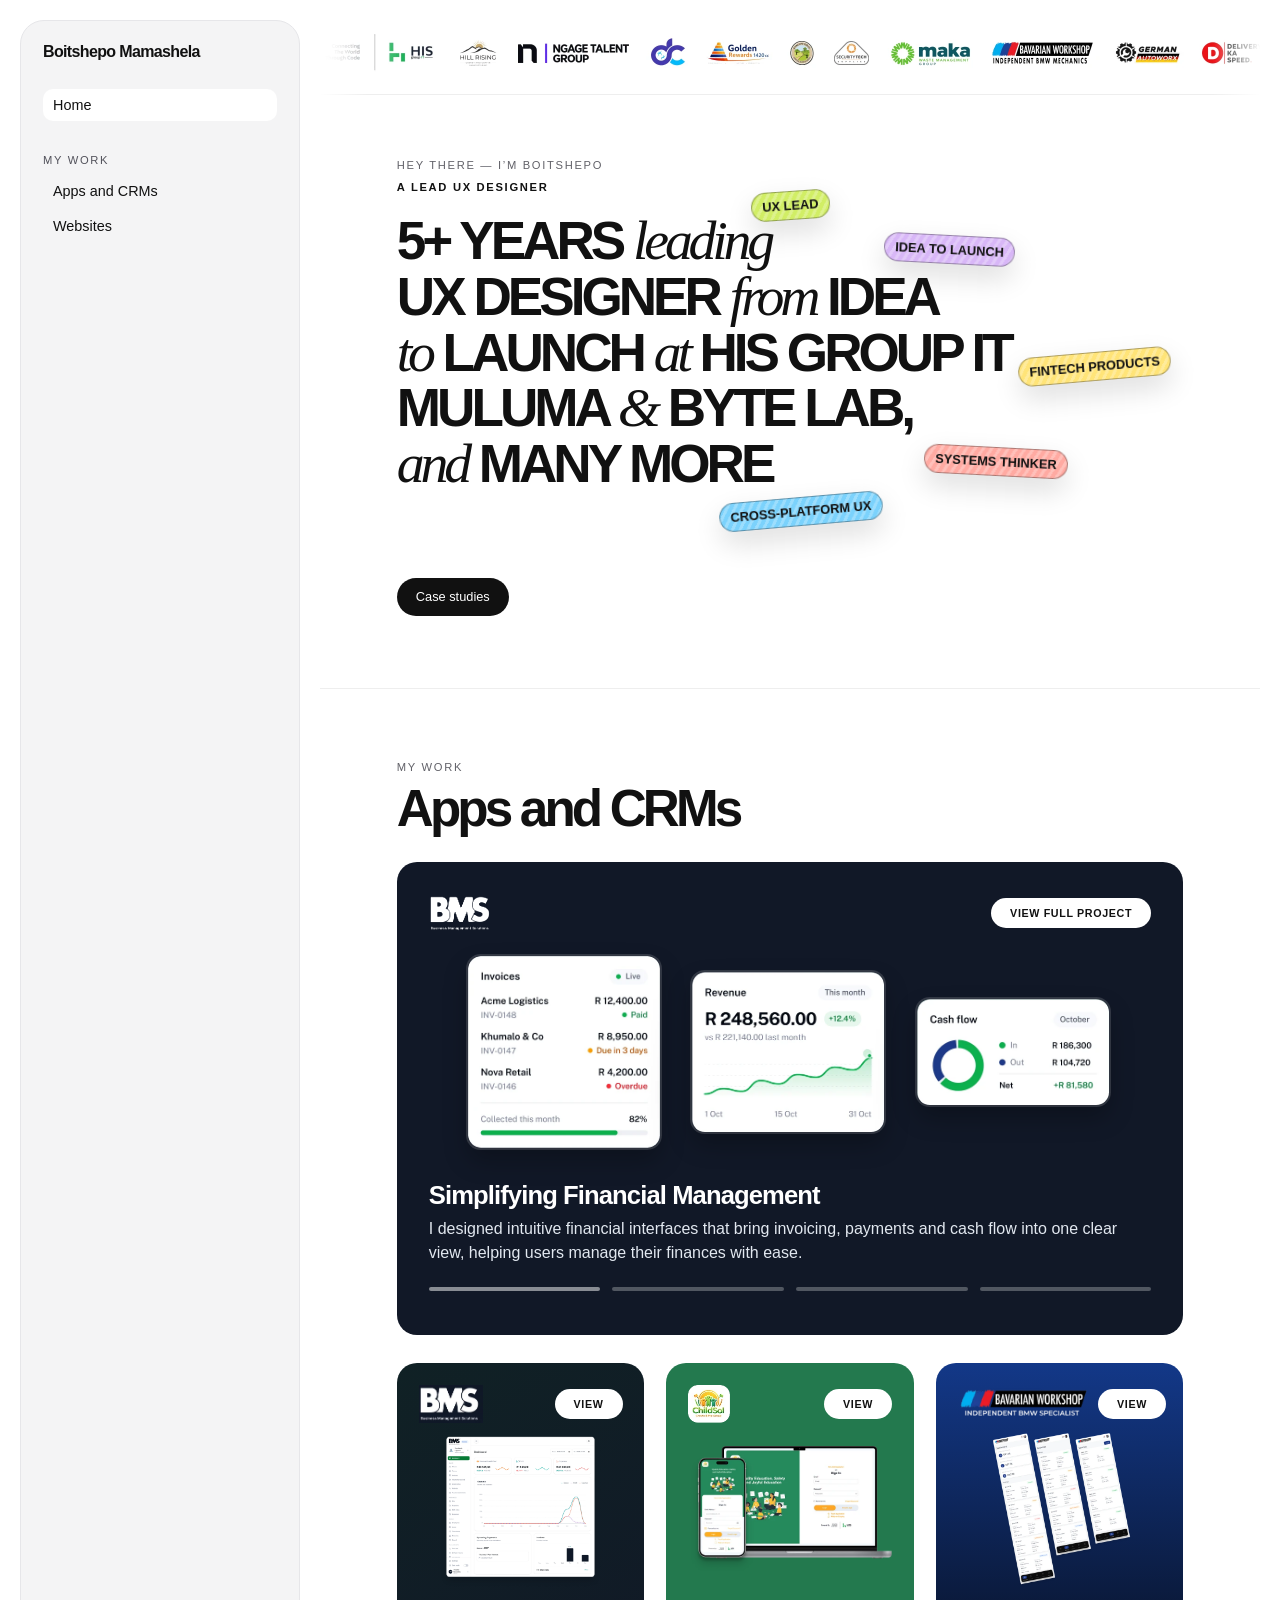
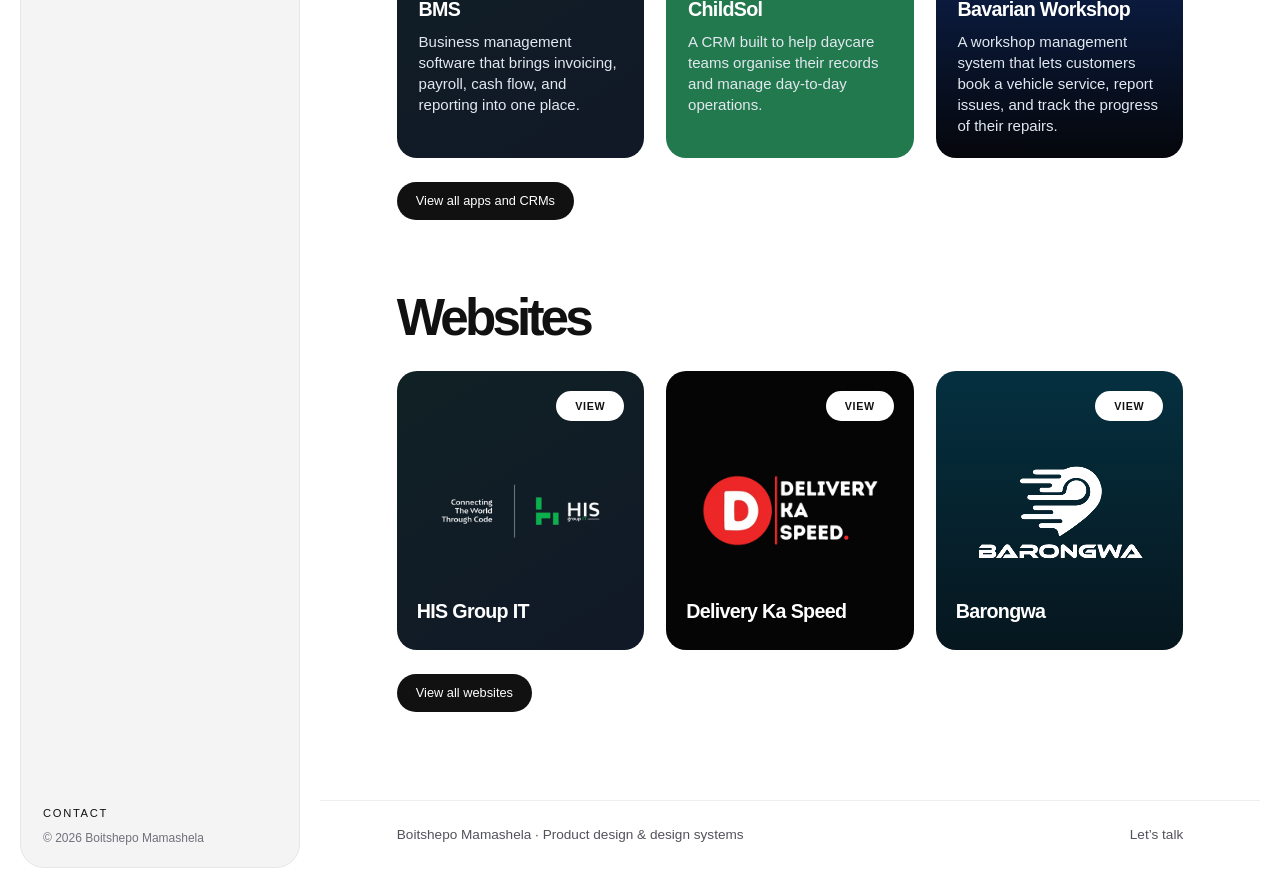
==== commit 77a6f0fe: "Standardize Apps and CRMs project card dimensions" ====
--- a/index.html
+++ b/index.html
@@ -7,7 +7,7 @@
 <div class="work inner"><section id="apps"><p class="eyebrow">My work</p><h2>Apps and CRMs</h2>
 <div class="feature" aria-label="Featured BMS work"><header><img src="assets/bms-logo.webp" alt="BMS"><a class="pill light" href="bms.html">View full project</a></header><div class="slide"><div class="feature-art" data-slide="1" role="img" aria-label="Invoicing, revenue and cash flow panels"><span></span><span></span><span></span></div><div aria-live="polite"><h3 id="feature-title">Simplifying Financial Management</h3><p id="feature-description">I designed intuitive financial interfaces that bring invoicing, payments and cash flow into one clear view, helping users manage their finances with ease.</p></div></div>
 <div class="slide-navigation"><div class="slide-controls" aria-label="Featured project slides"><button type="button" aria-label="Financial management" aria-pressed="true"></button><button type="button" aria-label="Payroll and SARS" aria-pressed="false"></button><button type="button" aria-label="Reports and analytics" aria-pressed="false"></button><button type="button" aria-label="AI bill capture" aria-pressed="false"></button></div></div></div>
-<div class="grid"><article class="card navy"><header><img src="assets/bms-logo.webp" alt="BMS"><a class="pill light" href="https://bms-qa.vercel.app/" aria-label="View BMS">View</a></header><img class="card-art" src="assets/dashboard-light.webp" alt="BMS business dashboard" loading="lazy"><h3>BMS</h3><p>Business management software that brings invoicing, payroll, cash flow, and reporting into one place.</p></article>
+<div class="grid project-grid"><article class="card navy"><header><img src="assets/bms-logo.webp" alt="BMS"><a class="pill light" href="https://bms-qa.vercel.app/" aria-label="View BMS">View</a></header><img class="card-art" src="assets/dashboard-light.webp" alt="BMS business dashboard" loading="lazy"><h3>BMS</h3><p>Business management software that brings invoicing, payroll, cash flow, and reporting into one place.</p></article>
 <article class="card green"><header><img src="assets/childsol-logo.webp" alt="ChildSol"><a class="pill light" href="https://crm.childsol.co.za/" aria-label="View ChildSol">View</a></header><img class="card-art" src="assets/childsol.webp" alt="ChildSol desktop and mobile mockups" loading="lazy"><h3>ChildSol</h3><p>A CRM built to help daycare teams organise their records and manage day-to-day operations.</p></article>
 <article class="card blue"><header><img src="assets/bavarian-logo.webp" alt="Bavarian Workshop"><a class="pill light" href="bavarian-workshop.html" aria-label="View Bavarian Workshop case study">View</a></header><img class="card-art" src="assets/bavarian.webp" alt="Bavarian Workshop mobile screens" loading="lazy"><h3>Bavarian Workshop</h3><p>A workshop management system that lets customers book a vehicle service, report issues, and track the progress of their repairs.</p></article></div><a class="pill browse-websites" href="apps-and-crms.html">View all apps and CRMs</a></section>
 <section id="websites"><h2>Websites</h2><div class="grid websites">
--- a/style.css
+++ b/style.css
@@ -167,3 +167,12 @@
 .waterhub-card .pill{padding-inline:17px}
 .waterhub-card-art{width:calc(80% + 12.8px);max-width:none;height:auto;margin:18px auto -3px}
 .waterhub-card p{color:#b5c2da;font-size:.94rem;line-height:1.4}
+
+.project-grid{grid-auto-rows:minmax(360px,1fr)}
+.project-grid .card{display:grid;grid-template-rows:38px 155px auto 1fr;align-content:start;gap:10px;padding:clamp(14px,1.7vw,22px);border-radius:20px}
+.project-grid .card > img{width:100%;height:100%;margin:0;object-fit:contain}
+.project-grid .card > .waterhub-card-art{width:calc(80% + 12.8px);justify-self:center}
+.project-grid .card h3{margin:0}
+.project-grid .card p{font-size:.94rem;line-height:1.4}
+@media(max-width:1000px){.project-grid{grid-template-columns:repeat(2,minmax(0,1fr))}}
+@media(max-width:460px){.project-grid{grid-template-columns:1fr}}
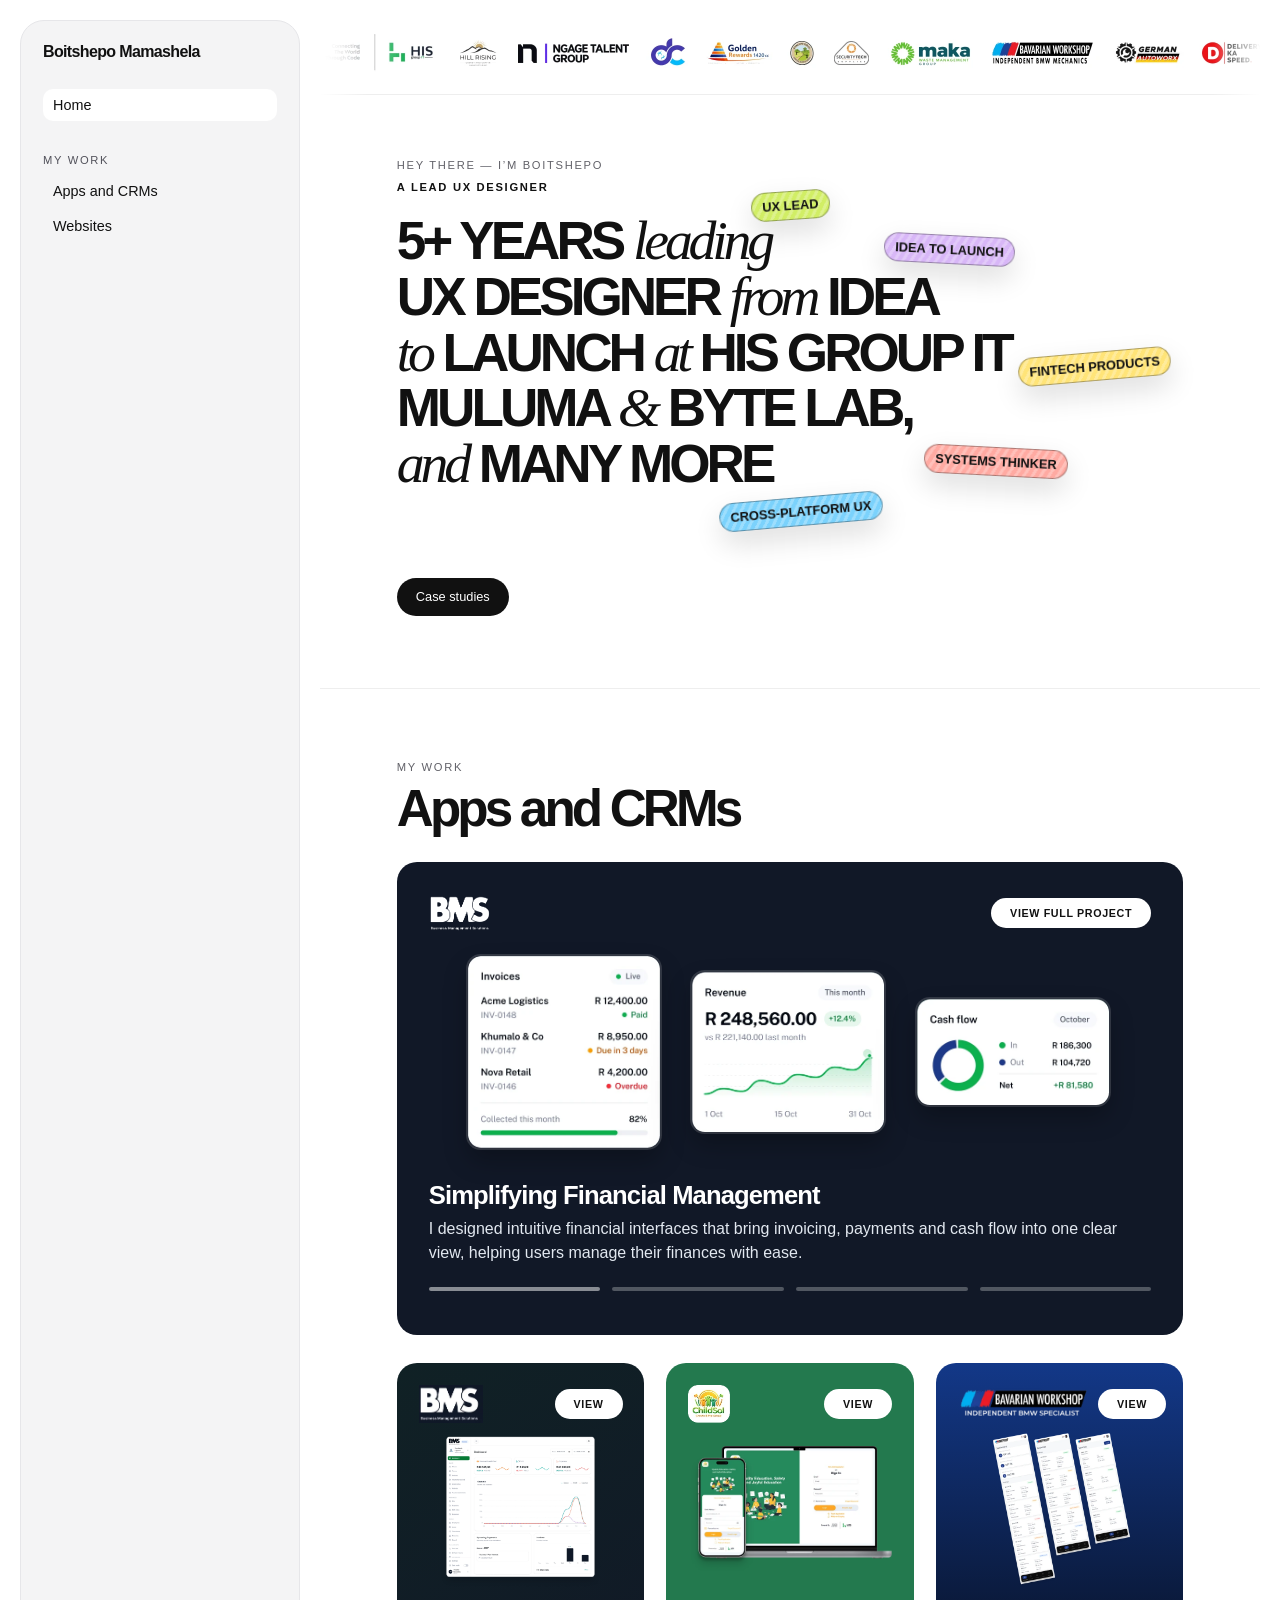
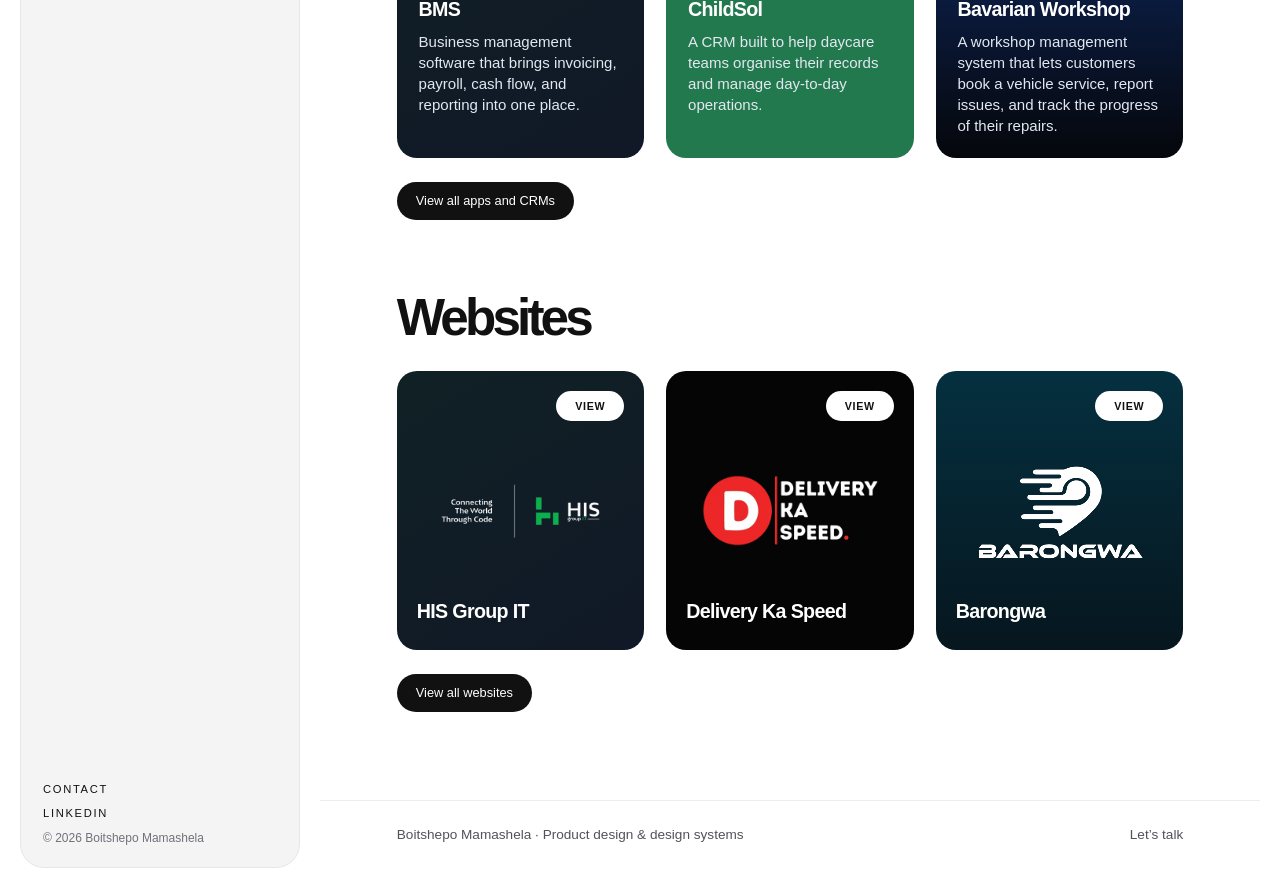
==== commit 679e28ba: "Add LinkedIn profile beneath portfolio contact" ====
--- a/index.html
+++ b/index.html
@@ -1,6 +1,6 @@
 <!doctype html>
 <html lang="en"><head><meta charset="utf-8"><meta name="viewport" content="width=device-width, initial-scale=1"><title>Boitshepo Mamashela — Lead UX Designer</title><meta name="description" content="Selected product design and design systems work by Boitshepo Mamashela."><link rel="stylesheet" href="style.css"><script src="site.js" defer></script></head>
-<body id="top"><aside class="sidebar"><a class="name" href="./">Boitshepo Mamashela</a><nav aria-label="Portfolio"><a class="current" aria-current="page" href="./">Home</a><small>My work</small><a href="apps-and-crms.html">Apps and CRMs</a><a href="websites.html">Websites</a></nav><div class="side-footer"><a href="https://boitshepomamashela.framer.website/">Contact</a><span>© 2026 Boitshepo Mamashela</span></div></aside>
+<body id="top"><aside class="sidebar"><a class="name" href="./">Boitshepo Mamashela</a><nav aria-label="Portfolio"><a class="current" aria-current="page" href="./">Home</a><small>My work</small><a href="apps-and-crms.html">Apps and CRMs</a><a href="websites.html">Websites</a></nav><div class="side-footer"><a href="mailto:boitshepomamashela@gmail.com">Contact</a><a href="https://www.linkedin.com/in/boitshepo-mamashela-0b696b211/">LinkedIn</a><span>© 2026 Boitshepo Mamashela</span></div></aside>
 <main><div class="brands" aria-label="Selected brands"><div class="brand-track"><img src="assets/brand-strip.webp" alt="Client and partner logos"><img src="assets/brand-strip.webp" alt=""></div></div>
 <section class="hero inner"><p class="eyebrow">Hey there — I’m Boitshepo</p><p class="eyebrow role">A lead UX designer</p>
 <div class="hero-art"><h1>5+ years <em>leading</em><br> UX designer <em>from</em> idea<br> <em>to</em> launch <em>at</em> HIS Group IT<br> Muluma <em>&amp;</em> Byte Lab,<br> <em>and</em> many more</h1><ul class="stickers" aria-label="Areas of expertise"><li>UX lead</li><li>Idea to launch</li><li>Fintech products</li><li>Systems thinker</li><li>Cross-platform UX</li></ul></div><a class="pill" href="#apps">Case studies</a></section>
@@ -8,13 +8,13 @@
 <div class="feature" aria-label="Featured BMS work"><header><img src="assets/bms-logo.webp" alt="BMS"><a class="pill light" href="bms.html">View full project</a></header><div class="slide"><div class="feature-art" data-slide="1" role="img" aria-label="Invoicing, revenue and cash flow panels"><span></span><span></span><span></span></div><div aria-live="polite"><h3 id="feature-title">Simplifying Financial Management</h3><p id="feature-description">I designed intuitive financial interfaces that bring invoicing, payments and cash flow into one clear view, helping users manage their finances with ease.</p></div></div>
 <div class="slide-navigation"><div class="slide-controls" aria-label="Featured project slides"><button type="button" aria-label="Financial management" aria-pressed="true"></button><button type="button" aria-label="Payroll and SARS" aria-pressed="false"></button><button type="button" aria-label="Reports and analytics" aria-pressed="false"></button><button type="button" aria-label="AI bill capture" aria-pressed="false"></button></div></div></div>
 <div class="grid project-grid"><article class="card navy"><header><img src="assets/bms-logo.webp" alt="BMS"><a class="pill light" href="https://bms-qa.vercel.app/" aria-label="View BMS">View</a></header><img class="card-art" src="assets/dashboard-light.webp" alt="BMS business dashboard" loading="lazy"><h3>BMS</h3><p>Business management software that brings invoicing, payroll, cash flow, and reporting into one place.</p></article>
-<article class="card green"><header><img src="assets/childsol-logo.webp" alt="ChildSol"><a class="pill light" href="https://crm.childsol.co.za/" aria-label="View ChildSol">View</a></header><img class="card-art" src="assets/childsol.webp" alt="ChildSol desktop and mobile mockups" loading="lazy"><h3>ChildSol</h3><p>A CRM built to help daycare teams organise their records and manage day-to-day operations.</p></article>
+<article class="card green"><header><img src="assets/childsol-logo.webp" alt="ChildSol"><a class="pill light" href="childsol.html" aria-label="View ChildSol case study">View</a></header><img class="card-art" src="assets/childsol.webp" alt="ChildSol desktop and mobile mockups" loading="lazy"><h3>ChildSol</h3><p>A CRM built to help daycare teams organise their records and manage day-to-day operations.</p></article>
 <article class="card blue"><header><img src="assets/bavarian-logo.webp" alt="Bavarian Workshop"><a class="pill light" href="bavarian-workshop.html" aria-label="View Bavarian Workshop case study">View</a></header><img class="card-art" src="assets/bavarian.webp" alt="Bavarian Workshop mobile screens" loading="lazy"><h3>Bavarian Workshop</h3><p>A workshop management system that lets customers book a vehicle service, report issues, and track the progress of their repairs.</p></article></div><a class="pill browse-websites" href="apps-and-crms.html">View all apps and CRMs</a></section>
 <section id="websites"><h2>Websites</h2><div class="grid websites">
 <article class="card navy"><header><a class="pill light" href="https://www.hisgroup-it.co.za/" aria-label="View HIS Group IT">View</a></header><img class="card-art" src="assets/his.webp" alt="HIS Group IT" loading="lazy"><h3>HIS Group IT</h3></article>
 <article class="card black"><header><a class="pill light" href="https://www.deliverykaspeed.com/" aria-label="View Delivery Ka Speed">View</a></header><img class="card-art" src="assets/dks.webp" alt="Delivery Ka Speed" loading="lazy"><h3>Delivery Ka Speed</h3></article>
 <article class="card teal"><header><a class="pill light" href="https://www.barongwa.co.za/" aria-label="View Barongwa">View</a></header><img class="card-art logo-cutout" src="assets/barongwa.webp" alt="Barongwa" loading="lazy"><h3>Barongwa</h3></article>
 </div><a class="pill browse-websites" href="websites.html">View all websites</a></section></div>
-<footer class="footer inner"><span>Boitshepo Mamashela · Product design &amp; design systems</span><a href="https://boitshepomamashela.framer.website/">Let’s talk</a></footer></main>
+<footer class="footer inner"><span>Boitshepo Mamashela · Product design &amp; design systems</span><a href="mailto:boitshepomamashela@gmail.com">Let’s talk</a></footer></main>
 
 </body></html>
--- a/style.css
+++ b/style.css
@@ -142,7 +142,7 @@
 .feature-art[data-slide="4"] span:nth-child(2){--left:36.4744%;--top:21.2500%;--width:26.6026%;--height:67.2917%;--size:375.9036% 148.6068%;--position:49.6943% 64.9682%}
 .feature-art[data-slide="4"] span:nth-child(3){--left:67.4359%;--top:24.3750%;--width:26.6026%;--height:60.8333%;--size:375.9036% 164.3836%;--position:91.8777% 62.2340%}
 @media(max-width:1100px){body{grid-template-columns:210px minmax(0,1fr)}.inner{padding-inline:clamp(20px,4vw,50px)}.grid{gap:14px}.card{padding:14px}}
-@media(max-width:760px){body{display:block;padding:12px}.sidebar{margin-bottom:16px;padding:14px 18px;gap:8px;border-radius:16px}nav{display:flex;flex-wrap:wrap;gap:3px}nav small,.side-footer span{display:none}.side-footer{position:absolute;top:28px;right:30px}.hero{padding-block:44px}.hero h1{font-size:clamp(26px,6.6vw,49px)}.hero-art{margin-bottom:35px}.stickers{display:flex;gap:8px;flex-wrap:wrap;margin-top:20px}.stickers li{position:static;transform:rotate(var(--tilt));font-size:.62rem}.grid{grid-template-columns:repeat(2,minmax(0,1fr))}.case-inner{width:calc(100% - 24px)}}
+@media(max-width:760px){body{display:block;padding:12px}.sidebar{margin-bottom:16px;padding:14px 18px;gap:8px;border-radius:16px}nav{display:flex;flex-wrap:wrap;gap:3px}nav small,.side-footer span{display:none}.side-footer{display:flex;flex-wrap:wrap;gap:8px 14px;margin-top:4px}.hero{padding-block:44px}.hero h1{font-size:clamp(26px,6.6vw,49px)}.hero-art{margin-bottom:35px}.stickers{display:flex;gap:8px;flex-wrap:wrap;margin-top:20px}.stickers li{position:static;transform:rotate(var(--tilt));font-size:.62rem}.grid{grid-template-columns:repeat(2,minmax(0,1fr))}.case-inner{width:calc(100% - 24px)}}
 @media(max-width:460px){.grid{grid-template-columns:1fr}.card-art{height:175px}.stats div,.impact div{padding:10px}.case-heading{flex-wrap:wrap}.footer{flex-wrap:wrap}.feature header{flex-wrap:wrap}}
 @media(prefers-reduced-motion:reduce){*,*::before,*::after{scroll-behavior:auto!important;animation:none!important;transition:none!important}}
 
@@ -176,3 +176,11 @@
 .project-grid .card p{font-size:.94rem;line-height:1.4}
 @media(max-width:1000px){.project-grid{grid-template-columns:repeat(2,minmax(0,1fr))}}
 @media(max-width:460px){.project-grid{grid-template-columns:1fr}}
+.childsol-example{margin-top:24px;padding:clamp(18px,3vw,30px);border:1px solid #c8e1d4;border-radius:14px;background:#f2faf5}
+.childsol-example h3{color:#176747}
+.childsol-detail{display:grid;grid-template-columns:repeat(auto-fit,minmax(min(100%,150px),1fr));gap:12px;margin:16px 0 0}
+.childsol-detail div{min-width:0;padding:14px;border-radius:8px;background:#fff;overflow-wrap:anywhere}
+.case-figure .childsol-screen{border:0;box-shadow:none;filter:drop-shadow(0 10px 15px #18274426)}
+@supports (animation-timeline:view()){
+  .childsol-screen{animation:workshop-float linear both;animation-timeline:view();animation-range:entry 0% exit 100%}
+}
